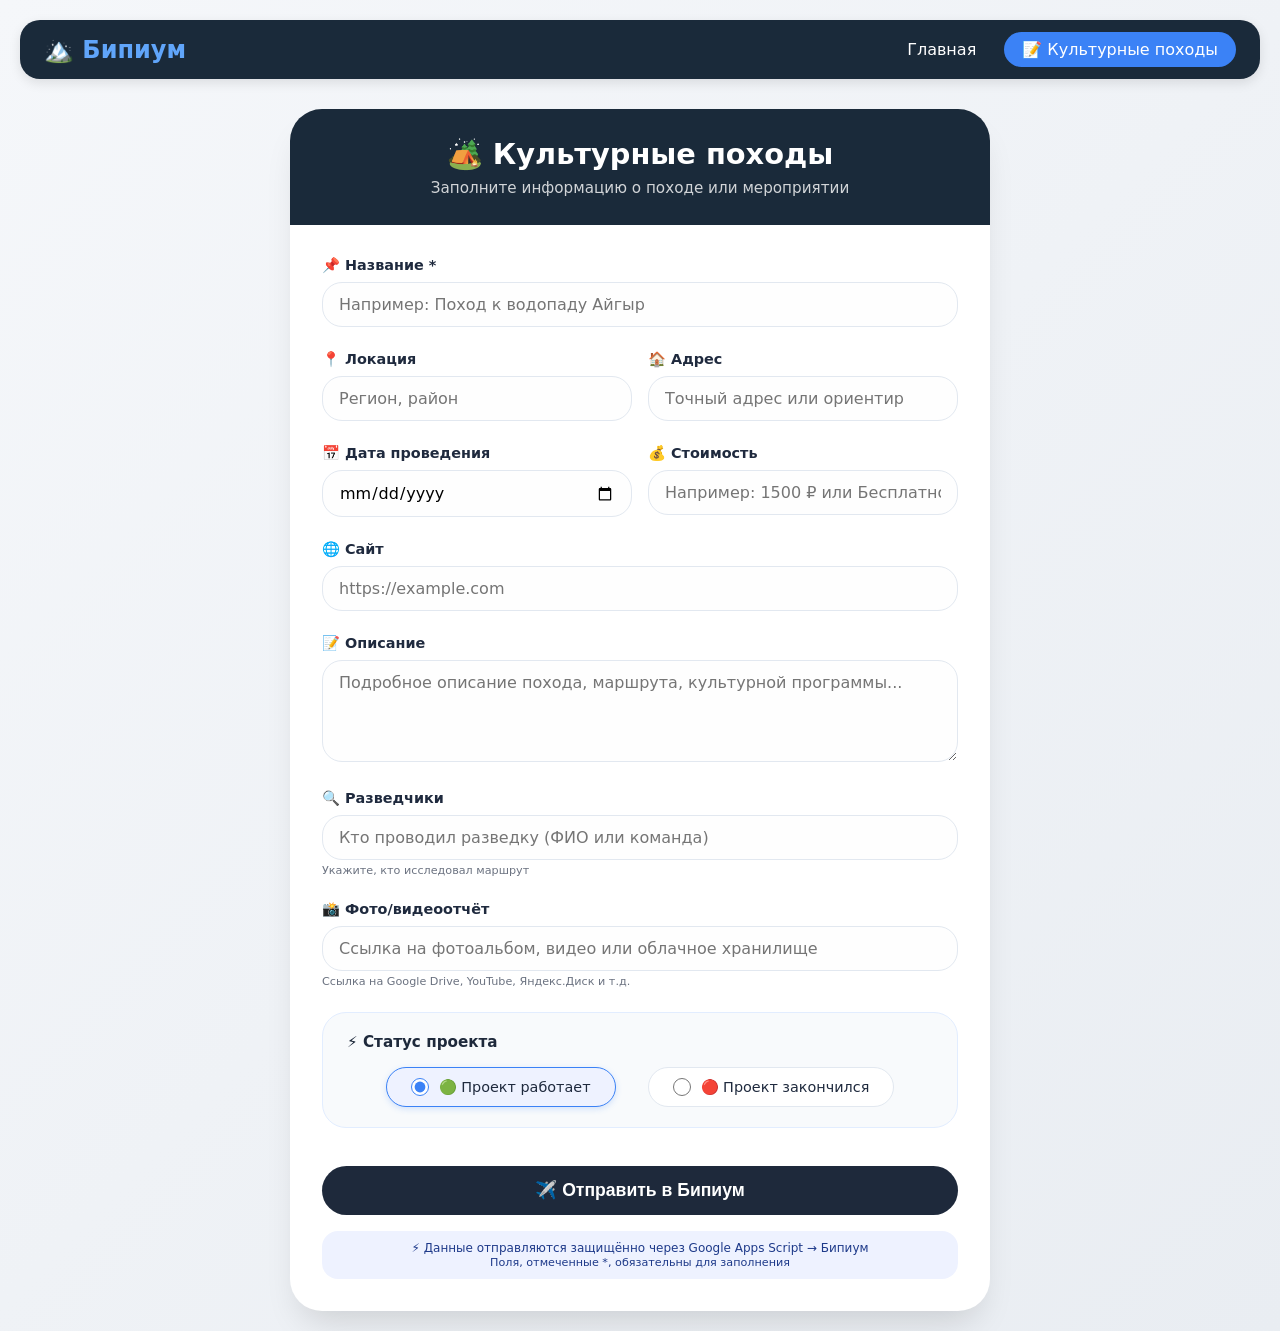
==== bipium_hiking.html @ 2403077d "Update bipium_hiking.html" ====
<!DOCTYPE html>
<html lang="ru">
<head>
    <meta charset="UTF-8">
    <meta name="viewport" content="width=device-width, initial-scale=1.0, user-scalable=yes">
    <title>Культурные походы — Бипиум</title>
    <link rel="stylesheet" href="style.css">
    <style>
        /* Дополнительные стили для этой страницы */
        .field-group input, .field-group textarea {
            width: 100%;
        }
        .field-row {
            display: grid;
            grid-template-columns: 1fr 1fr;
            gap: 16px;
        }
        @media (max-width: 600px) {
            .field-row {
                grid-template-columns: 1fr;
            }
        }
        .cost-field {
            font-size: 1rem;
        }
        .help-text {
            font-size: 0.7rem;
            color: #6b7280;
            margin-top: 4px;
        }
    </style>
</head>
<body>

    <div class="header-nav">
        <a href="index.html" class="logo">🏔️ <span>Бипиум</span></a>
        <div class="nav-links">
            <a href="index.html">Главная</a>
            <a href="bipium_hiking.html" class="active">📝 Культурные походы</a>
        </div>
    </div>

    <div class="container">
        <div class="page-header">
            <h1>🏕️ Культурные походы</h1>
            <p>Заполните информацию о походе или мероприятии</p>
        </div>
        <div class="content">
            
            <!-- Название -->
            <div class="field-group">
                <label>📌 Название *</label>
                <input type="text" id="title" placeholder="Например: Поход к водопаду Айгыр" required>
            </div>

            <!-- Локация и Адрес в две колонки -->
            <div class="field-row">
                <div class="field-group">
                    <label>📍 Локация</label>
                    <input type="text" id="location" placeholder="Регион, район">
                </div>
                <div class="field-group">
                    <label>🏠 Адрес</label>
                    <input type="text" id="address" placeholder="Точный адрес или ориентир">
                </div>
            </div>

            <!-- Дата проведения и Стоимость -->
            <div class="field-row">
                <div class="field-group">
                    <label>📅 Дата проведения</label>
                    <input type="date" id="date">
                </div>
                <div class="field-group">
                    <label>💰 Стоимость</label>
                    <input type="text" id="cost" placeholder="Например: 1500 ₽ или Бесплатно">
                </div>
            </div>

            <!-- Сайт -->
            <div class="field-group">
                <label>🌐 Сайт</label>
                <input type="url" id="website" placeholder="https://example.com">
            </div>

            <!-- Описание -->
            <div class="field-group">
                <label>📝 Описание</label>
                <textarea id="description" rows="4" placeholder="Подробное описание похода, маршрута, культурной программы..."></textarea>
            </div>

            <!-- Разведчики -->
            <div class="field-group">
                <label>🔍 Разведчики</label>
                <input type="text" id="scouts" placeholder="Кто проводил разведку (ФИО или команда)">
                <div class="help-text">Укажите, кто исследовал маршрут</div>
            </div>

            <!-- Фото/видеоотчёт -->
            <div class="field-group">
                <label>📸 Фото/видеоотчёт</label>
                <input type="text" id="media" placeholder="Ссылка на фотоальбом, видео или облачное хранилище">
                <div class="help-text">Ссылка на Google Drive, YouTube, Яндекс.Диск и т.д.</div>
            </div>

            <!-- Статусное поле -->
            <div class="status-group">
                <label>⚡ Статус проекта</label>
                <div class="status-option">
                    <label>
                        <input type="radio" name="status" value="Проект работает" checked> 🟢 Проект работает
                    </label>
                    <label>
                        <input type="radio" name="status" value="Проект закончился"> 🔴 Проект закончился
                    </label>
                </div>
            </div>

            <button type="button" id="submitBtn">✈️ Отправить в Бипиум</button>

            <div id="resultMessage" class="message" style="display: none;"></div>
            <div class="info">
                ⚡ Данные отправляются защищённо через Google Apps Script → Бипиум<br>
                <span style="font-size: 0.7rem;">Поля, отмеченные *, обязательны для заполнения</span>
            </div>
        </div>
    </div>

    <script>
        // ========== ВАШ URL ОТ GOOGLE APPS SCRIPT ==========
        const WEBHOOK_URL = "https://script.google.com/macros/s/AKfycbwlC_Dw08KQu7wKnl3so8G6E3Zd77MeSOX5ag3xpgWrak3iHxUpZbu8zCmMYoNqhFdm/exec";
        
        const submitBtn = document.getElementById("submitBtn");
        const resultDiv = document.getElementById("resultMessage");
        
        function showMessage(text, type) {
            resultDiv.style.display = "block";
            resultDiv.textContent = text;
            resultDiv.className = `message ${type}`;
            setTimeout(() => {
                resultDiv.style.display = "none";
            }, 5000);
        }
        
        async function sendToWebhook(payload) {
            try {
                const response = await fetch(WEBHOOK_URL, {
                    method: "POST",
                    mode: "no-cors",
                    headers: {
                        "Content-Type": "application/json",
                    },
                    body: JSON.stringify(payload),
                });
                
                showMessage("✅ Отправлено! Данные переданы в Бипиум.", "success");
                return true;
                
            } catch (error) {
                console.error("Ошибка:", error);
                showMessage("⚠️ Ошибка при отправке. Попробуйте ещё раз.", "error");
                return false;
            }
        }
        
        submitBtn.addEventListener("click", async () => {
            // Собираем все поля
            const title = document.getElementById("title").value.trim();
            const location = document.getElementById("location").value.trim();
            const address = document.getElementById("address").value.trim();
            const date = document.getElementById("date").value;
            const cost = document.getElementById("cost").value.trim();
            const website = document.getElementById("website").value.trim();
            const description = document.getElementById("description").value.trim();
            const scouts = document.getElementById("scouts").value.trim();
            const media = document.getElementById("media").value.trim();
            
            let selectedStatus = "";
            const radioStatus = document.querySelectorAll('input[name="status"]');
            for (const radio of radioStatus) {
                if (radio.checked) {
                    // Преобразуем текст статуса в 1 или 2
                    if (radio.value === "Проект работает") {
                        selectedStatus = "1";
                    } else if (radio.value === "Проект закончился") {
                        selectedStatus = "2";
                    } else {
                        selectedStatus = radio.value; // на всякий случай
                    }
                    break;
                }
            }
            
            // Проверка обязательного поля
            if (!title) {
                showMessage("Пожалуйста, заполните название похода", "error");
                return;
            }
            
            // Формируем payload для отправки
            const payload = {
                timestamp: new Date().toISOString(),
                title: title,
                location: location || "",
                address: address || "",
                date: date || "",
                cost: cost || "",
                website: website || "",
                description: description || "",
                scouts: scouts || "",
                media: media || "",
                status: selectedStatus,
                source: "Бипиум_Культурные_походы"
            };
            
            const originalText = submitBtn.innerHTML;
            submitBtn.innerHTML = "⏳ Отправка...";
            submitBtn.disabled = true;
            
            await sendToWebhook(payload);
            
            submitBtn.innerHTML = originalText;
            submitBtn.disabled = false;
            
            // Очищаем форму после отправки (опционально)
            document.getElementById("title").value = "";
            document.getElementById("location").value = "";
            document.getElementById("address").value = "";
            document.getElementById("date").value = "";
            document.getElementById("cost").value = "";
            document.getElementById("website").value = "";
            document.getElementById("description").value = "";
            document.getElementById("scouts").value = "";
            document.getElementById("media").value = "";
            // Статус сбрасывается на первый вариант по умолчанию
            document.querySelector('input[name="status"][value="Проект работает"]').checked = true;
        });
    </script>

</body>
</html>
---- style.css ----
/* style.css - общие стили для всего сайта */ 

* {
    margin: 0;
    padding: 0;
    box-sizing: border-box;
}

body {
    font-family: system-ui, -apple-system, 'Segoe UI', Roboto, 'Helvetica Neue', sans-serif;
    background: linear-gradient(135deg, #f5f7fa 0%, #e9edf2 100%);
    min-height: 100vh;
    padding: 20px;
}

/* Шапка с навигацией */
.header-nav {
    background: #1a2a3a;
    border-radius: 20px;
    padding: 12px 24px;
    margin-bottom: 30px;
    display: flex;
    justify-content: space-between;
    align-items: center;
    flex-wrap: wrap;
    gap: 15px;
    box-shadow: 0 4px 12px rgba(0,0,0,0.1);
}

.logo {
    color: white;
    font-size: 1.5rem;
    font-weight: bold;
    text-decoration: none;
}

.logo span {
    color: #60a5fa;
}

.nav-links {
    display: flex;
    gap: 10px;
    flex-wrap: wrap;
}

.nav-links a {
    color: white;
    text-decoration: none;
    padding: 8px 18px;
    border-radius: 30px;
    transition: all 0.2s;
    font-weight: 500;
}

.nav-links a:hover {
    background: #2d4a6e;
    transform: translateY(-2px);
}

.nav-links a.active {
    background: #3b82f6;
}

/* Контейнер для контента */
.container {
    max-width: 700px;
    margin: 0 auto;
    background: white;
    border-radius: 32px;
    box-shadow: 0 20px 35px -12px rgba(0, 0, 0, 0.15);
    overflow: hidden;
}

/* Заголовок страницы */
.page-header {
    background: #1a2a3a;
    color: white;
    padding: 28px 32px;
    text-align: center;
}

.page-header h1 {
    font-size: 1.8rem;
    font-weight: 600;
}

.page-header p {
    margin-top: 8px;
    opacity: 0.8;
    font-size: 0.95rem;
}

/* Контентная часть */
.content {
    padding: 32px;
}

/* Стили для формы */
.field-group {
    margin-bottom: 24px;
}

label {
    display: block;
    font-weight: 600;
    margin-bottom: 8px;
    color: #1f2a3e;
    font-size: 0.9rem;
}

input, textarea {
    width: 100%;
    padding: 12px 16px;
    font-size: 1rem;
    border: 1.5px solid #e2e8f0;
    border-radius: 20px;
    background: #fefefe;
    transition: all 0.2s;
    font-family: inherit;
}

input:focus, textarea:focus {
    outline: none;
    border-color: #3b82f6;
    box-shadow: 0 0 0 3px rgba(59,130,246,0.2);
}

textarea {
    resize: vertical;
    min-height: 80px;
}

/* Улучшенные стили для статусов */
.status-group {
    background: #f8fafc;
    padding: 20px 24px;
    border-radius: 24px;
    margin-bottom: 28px;
    border: 1px solid #e2edff;
}

.status-group > label {
    margin-bottom: 16px;
    font-weight: 600;
    font-size: 0.95rem;
    color: #1e293b;
    display: block;
}

.status-option {
    display: flex;
    gap: 32px;
    flex-wrap: wrap;
    justify-content: center;
}

.status-option label {
    display: inline-flex;
    align-items: center;
    gap: 10px;
    background: white;
    padding: 10px 24px;
    border-radius: 50px;
    border: 1.5px solid #e2e8f0;
    font-weight: 500;
    cursor: pointer;
    transition: all 0.2s ease;
    margin: 0;
}

.status-option label:hover {
    border-color: #3b82f6;
    background: #f1f5f9;
}

.status-option input[type="radio"] {
    width: 18px;
    height: 18px;
    margin: 0;
    accent-color: #3b82f6;
    cursor: pointer;
}

.status-option label:has(input:checked) {
    border-color: #3b82f6;
    background: #eef2ff;
    box-shadow: 0 2px 6px rgba(59, 130, 246, 0.2);
}

input[type="radio"] {
    width: auto;
    margin-right: 4px;
    accent-color: #3b82f6;
}

button {
    width: 100%;
    background: #1e293b;
    color: white;
    border: none;
    padding: 14px;
    font-size: 1.1rem;
    font-weight: 600;
    border-radius: 40px;
    cursor: pointer;
    transition: all 0.2s;
    margin-top: 10px;
}

button:hover {
    background: #0f172a;
    transform: scale(0.98);
}

button:disabled {
    opacity: 0.6;
    cursor: not-allowed;
}

.message {
    margin-top: 20px;
    padding: 12px;
    border-radius: 28px;
    text-align: center;
    font-size: 0.9rem;
    font-weight: 500;
}

.success {
    background: #dcfce7;
    color: #15803d;
    border-left: 4px solid #22c55e;
}

.error {
    background: #fee2e2;
    color: #b91c1c;
    border-left: 4px solid #ef4444;
}

.info {
    background: #eef2ff;
    color: #1e3a8a;
    font-size: 0.75rem;
    margin-top: 16px;
    text-align: center;
    padding: 10px;
    border-radius: 16px;
}

/* Стили для главной страницы */
.welcome-text {
    font-size: 1.1rem;
    line-height: 1.6;
    color: #334155;
    margin-bottom: 20px;
}

.feature-list {
    list-style: none;
    margin-top: 20px;
}

.feature-list li {
    padding: 10px 0;
    border-bottom: 1px solid #e2e8f0;
    display: flex;
    align-items: center;
    gap: 12px;
}

.feature-list li:before {
    content: "✓";
    color: #22c55e;
    font-weight: bold;
    font-size: 1.2rem;
}

.button-link {
    display: inline-block;
    background: #3b82f6;
    color: white;
    text-decoration: none;
    padding: 12px 28px;
    border-radius: 40px;
    font-weight: 600;
    margin-top: 20px;
    transition: all 0.2s;
}

.button-link:hover {
    background: #2563eb;
    transform: translateY(-2px);
}

/* Адаптивность */
@media (max-width: 600px) {
    .header-nav {
        flex-direction: column;
        text-align: center;
    }
    
    .content {
        padding: 24px;
    }
    
    .page-header h1 {
        font-size: 1.5rem;
    }
}
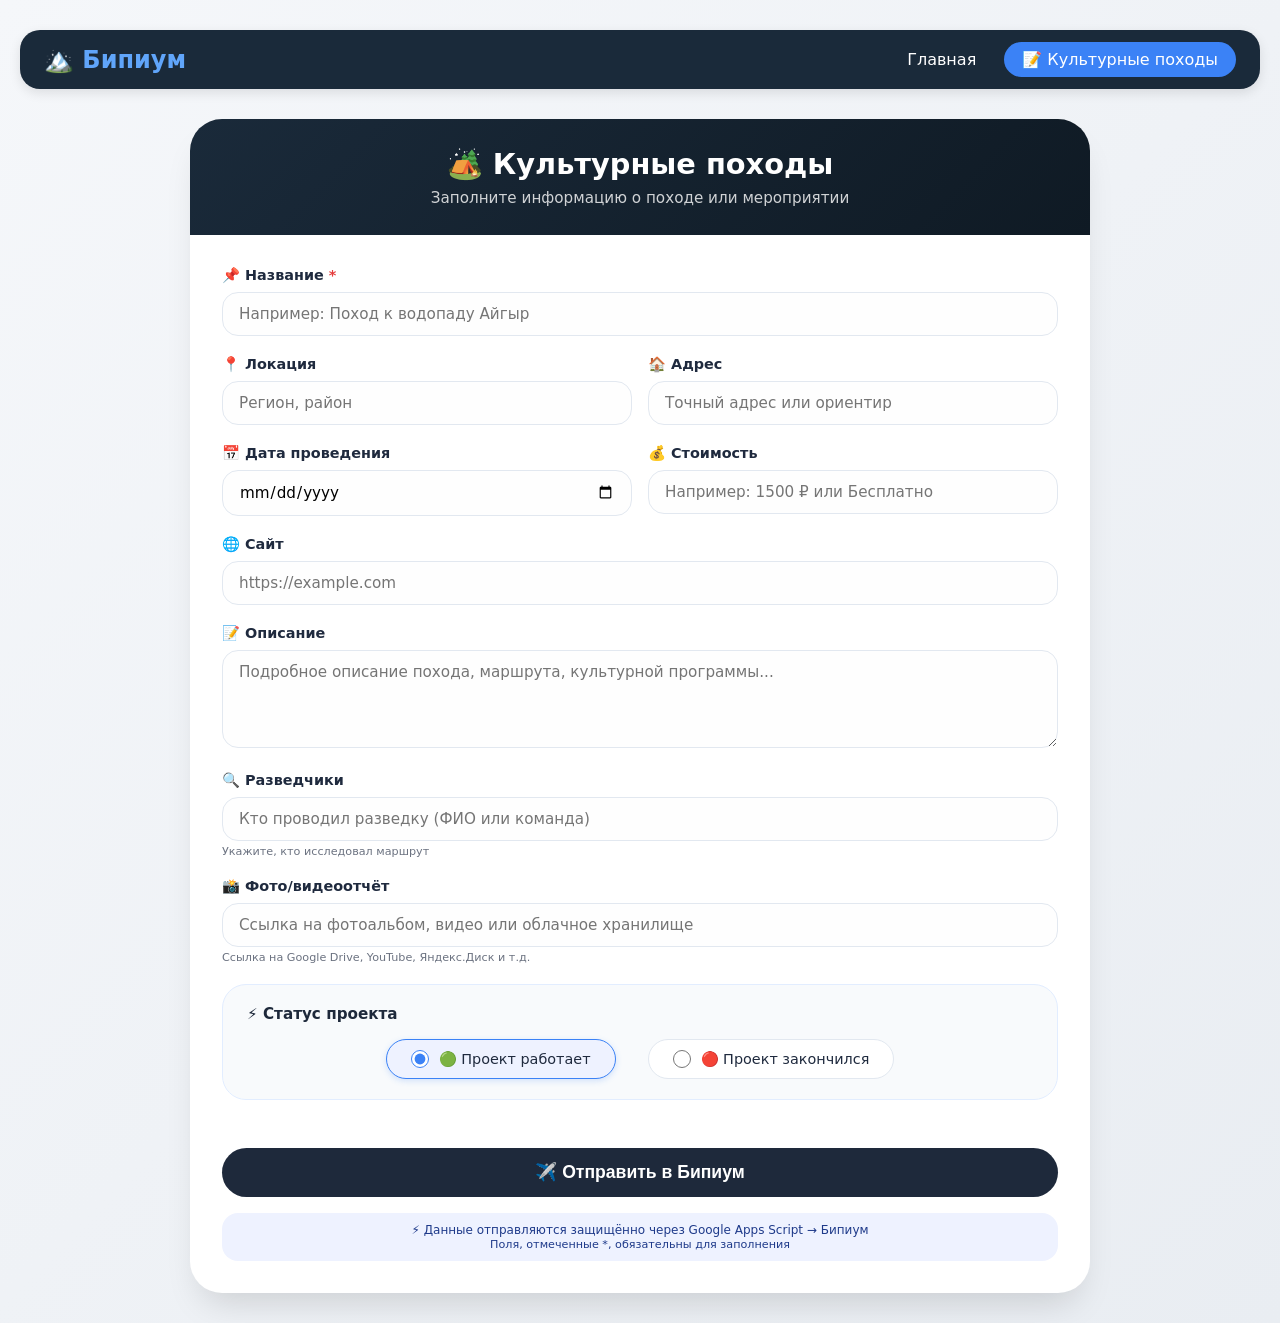
==== commit 01bfb5a0: "Update bipium_hiking.html Исправили кнопку отправки" ====
--- a/bipium_hiking.html
+++ b/bipium_hiking.html
@@ -49,7 +49,7 @@
             
             <!-- Название -->
             <div class="field-group">
-                <label>📌 Название *</label>
+                <label>📌 Название <span style="color: #e53e3e;">*</span></label>
                 <input type="text" id="title" placeholder="Например: Поход к водопаду Айгыр" required>
             </div>
 
@@ -108,15 +108,15 @@
                 <label>⚡ Статус проекта</label>
                 <div class="status-option">
                     <label>
-                        <input type="radio" name="status" value="Проект работает" checked> 🟢 Проект работает
+                        <input type="radio" name="status" value="1" checked> 🟢 Проект работает
                     </label>
                     <label>
-                        <input type="radio" name="status" value="Проект закончился"> 🔴 Проект закончился
+                        <input type="radio" name="status" value="2"> 🔴 Проект закончился
                     </label>
                 </div>
             </div>
 
-            <button type="button" id="submitBtn">✈️ Отправить в Бипиум</button>
+            <button type="button" id="submitBtn" class="submit-btn">✈️ Отправить в Бипиум</button>
 
             <div id="resultMessage" class="message" style="display: none;"></div>
             <div class="info">
@@ -128,7 +128,7 @@
 
     <script>
         // ========== ВАШ URL ОТ GOOGLE APPS SCRIPT ==========
-        const WEBHOOK_URL = "https://script.google.com/macros/s/AKfycbwlC_Dw08KQu7wKnl3so8G6E3Zd77MeSOX5ag3xpgWrak3iHxUpZbu8zCmMYoNqhFdm/exec";
+        const WEBHOOK_URL = "https://script.google.com/macros/s/AKfycbyZmsQBeXt1YuhbmxpE96w6ZJKyhz8sZjqUViWsSQW-VEaghs-HO7-o92Vorxd9PByIcA/exec";
         
         const submitBtn = document.getElementById("submitBtn");
         const resultDiv = document.getElementById("resultMessage");
@@ -179,14 +179,7 @@
             const radioStatus = document.querySelectorAll('input[name="status"]');
             for (const radio of radioStatus) {
                 if (radio.checked) {
-                    // Преобразуем текст статуса в 1 или 2
-                    if (radio.value === "Проект работает") {
-                        selectedStatus = "1";
-                    } else if (radio.value === "Проект закончился") {
-                        selectedStatus = "2";
-                    } else {
-                        selectedStatus = radio.value; // на всякий случай
-                    }
+                    selectedStatus = radio.value;
                     break;
                 }
             }
--- a/style.css
+++ b/style.css
@@ -1,4 +1,4 @@
-/* style.css - общие стили для всего сайта */ 
+/* style.css - общие стили для всего сайта */
 
 * {
     margin: 0;
@@ -10,7 +10,7 @@
     font-family: system-ui, -apple-system, 'Segoe UI', Roboto, 'Helvetica Neue', sans-serif;
     background: linear-gradient(135deg, #f5f7fa 0%, #e9edf2 100%);
     min-height: 100vh;
-    padding: 20px;
+    padding: 30px 20px;
 }
 
 /* Шапка с навигацией */
@@ -62,9 +62,9 @@
     background: #3b82f6;
 }
 
-/* Контейнер для контента */
+/* Контейнер для контента (общий) */
 .container {
-    max-width: 700px;
+    max-width: 900px;
     margin: 0 auto;
     background: white;
     border-radius: 32px;
@@ -72,9 +72,14 @@
     overflow: hidden;
 }
 
+/* Для главной страницы — контейнер может быть уже */
+.container-narrow {
+    max-width: 700px;
+}
+
 /* Заголовок страницы */
 .page-header {
-    background: #1a2a3a;
+    background: linear-gradient(135deg, #1a2a3a 0%, #0f1a24 100%);
     color: white;
     padding: 28px 32px;
     text-align: center;
@@ -96,9 +101,80 @@
     padding: 32px;
 }
 
-/* Стили для формы */
+/* ========== СТИЛИ ДЛЯ ГЛАВНОЙ СТРАНИЦЫ ========== */
+.welcome-text {
+    font-size: 1.1rem;
+    line-height: 1.6;
+    color: #334155;
+    margin-bottom: 20px;
+}
+
+.feature-list {
+    list-style: none;
+    margin-top: 20px;
+}
+
+.feature-list li {
+    padding: 10px 0;
+    border-bottom: 1px solid #e2e8f0;
+    display: flex;
+    align-items: center;
+    gap: 12px;
+}
+
+.feature-list li:before {
+    content: "✓";
+    color: #22c55e;
+    font-weight: bold;
+    font-size: 1.2rem;
+}
+
+/* ========== КНОПКИ ========== */
+.button-link {
+    display: inline-block;
+    background: #3b82f6;
+    color: white;
+    text-decoration: none;
+    padding: 12px 28px;
+    border-radius: 40px;
+    font-weight: 600;
+    margin-top: 20px;
+    transition: all 0.2s;
+    border: none;
+    cursor: pointer;
+    font-size: 1rem;
+    text-align: center;
+}
+
+.button-link:hover {
+    background: #2563eb;
+    transform: translateY(-2px);
+    color: white;
+    text-decoration: none;
+}
+
+.submit-button-main {
+    width: 100%;
+    background: #1e293b;
+    color: white;
+    border: none;
+    padding: 14px;
+    font-size: 1.1rem;
+    font-weight: 600;
+    border-radius: 40px;
+    cursor: pointer;
+    transition: all 0.2s;
+    margin-top: 10px;
+}
+
+.submit-button-main:hover {
+    background: #0f172a;
+    transform: scale(0.98);
+}
+
+/* ========== СТИЛИ ДЛЯ СТРАНИЦЫ ТЗ ========== */
 .field-group {
-    margin-bottom: 24px;
+    margin-bottom: 20px;
 }
 
 label {
@@ -109,18 +185,25 @@
     font-size: 0.9rem;
 }
 
-input, textarea {
+label .hint {
+    font-weight: normal;
+    color: #6c757d;
+    font-size: 0.8rem;
+    margin-left: 5px;
+}
+
+input, select, textarea {
     width: 100%;
     padding: 12px 16px;
-    font-size: 1rem;
+    font-size: 0.95rem;
     border: 1.5px solid #e2e8f0;
-    border-radius: 20px;
+    border-radius: 16px;
     background: #fefefe;
     transition: all 0.2s;
     font-family: inherit;
 }
 
-input:focus, textarea:focus {
+input:focus, select:focus, textarea:focus {
     outline: none;
     border-color: #3b82f6;
     box-shadow: 0 0 0 3px rgba(59,130,246,0.2);
@@ -131,7 +214,153 @@
     min-height: 80px;
 }
 
-/* Улучшенные стили для статусов */
+select {
+    cursor: pointer;
+    background: white;
+}
+
+.section-title {
+    font-size: 1.3rem;
+    font-weight: 600;
+    color: #1a2a3a;
+    margin: 24px 0 16px 0;
+    padding-bottom: 8px;
+    border-bottom: 2px solid #e2e8f0;
+}
+
+.section-title:first-of-type {
+    margin-top: 0;
+}
+
+.section-subtitle {
+    font-size: 1.1rem;
+    font-weight: 600;
+    color: #1a2a3a;
+    margin: 20px 0 16px 0;
+    padding-bottom: 6px;
+    border-bottom: 1.5px solid #e2e8f0;
+}
+
+.mode-switch {
+    background: #f8fafc;
+    padding: 20px;
+    border-radius: 24px;
+    margin: 20px 0 30px 0;
+    border: 1px solid #e2edff;
+}
+
+.mode-switch h3 {
+    margin-bottom: 15px;
+    color: #1a2a3a;
+    font-size: 1.1rem;
+}
+
+.mode-buttons {
+    display: flex;
+    gap: 20px;
+    flex-wrap: wrap;
+}
+
+.mode-btn {
+    flex: 1;
+    min-width: 180px;
+    padding: 12px 20px;
+    border: 2px solid #cbd5e1;
+    background: white;
+    border-radius: 40px;
+    font-size: 1rem;
+    font-weight: 600;
+    cursor: pointer;
+    transition: all 0.2s;
+    text-align: center;
+}
+
+.mode-btn.active {
+    background: #1e293b;
+    border-color: #1e293b;
+    color: white;
+}
+
+.mode-btn:hover:not(.active) {
+    border-color: #3b82f6;
+    background: #eff6ff;
+}
+
+.form-section {
+    display: none;
+    animation: fadeIn 0.3s ease;
+}
+
+.form-section.active-section {
+    display: block;
+}
+
+@keyframes fadeIn {
+    from { opacity: 0; transform: translateY(10px); }
+    to { opacity: 1; transform: translateY(0); }
+}
+
+.row-2 {
+    display: grid;
+    grid-template-columns: 1fr 1fr;
+    gap: 20px;
+}
+
+.submit-btn {
+    width: 100%;
+    background: #1e293b;
+    color: white;
+    border: none;
+    padding: 14px;
+    font-size: 1.1rem;
+    font-weight: 600;
+    border-radius: 40px;
+    cursor: pointer;
+    transition: all 0.2s;
+    margin-top: 20px;
+}
+
+.submit-btn:hover {
+    background: #0f172a;
+    transform: scale(0.98);
+}
+
+.submit-btn:disabled {
+    opacity: 0.6;
+    cursor: not-allowed;
+}
+
+.message {
+    margin-top: 20px;
+    padding: 12px;
+    border-radius: 28px;
+    text-align: center;
+    font-size: 0.9rem;
+    font-weight: 500;
+}
+
+.success {
+    background: #dcfce7;
+    color: #15803d;
+    border-left: 4px solid #22c55e;
+}
+
+.error {
+    background: #fee2e2;
+    color: #b91c1c;
+    border-left: 4px solid #ef4444;
+}
+
+.info {
+    background: #eef2ff;
+    color: #1e3a8a;
+    font-size: 0.75rem;
+    margin-top: 16px;
+    text-align: center;
+    padding: 10px;
+    border-radius: 16px;
+}
+
 .status-group {
     background: #f8fafc;
     padding: 20px 24px;
@@ -188,123 +417,29 @@
     box-shadow: 0 2px 6px rgba(59, 130, 246, 0.2);
 }
 
-input[type="radio"] {
-    width: auto;
-    margin-right: 4px;
-    accent-color: #3b82f6;
-}
-
-button {
-    width: 100%;
-    background: #1e293b;
-    color: white;
-    border: none;
-    padding: 14px;
-    font-size: 1.1rem;
-    font-weight: 600;
-    border-radius: 40px;
-    cursor: pointer;
-    transition: all 0.2s;
-    margin-top: 10px;
-}
-
-button:hover {
-    background: #0f172a;
-    transform: scale(0.98);
-}
-
-button:disabled {
-    opacity: 0.6;
-    cursor: not-allowed;
-}
-
-.message {
-    margin-top: 20px;
-    padding: 12px;
-    border-radius: 28px;
-    text-align: center;
-    font-size: 0.9rem;
-    font-weight: 500;
-}
-
-.success {
-    background: #dcfce7;
-    color: #15803d;
-    border-left: 4px solid #22c55e;
-}
-
-.error {
-    background: #fee2e2;
-    color: #b91c1c;
-    border-left: 4px solid #ef4444;
-}
-
-.info {
-    background: #eef2ff;
-    color: #1e3a8a;
-    font-size: 0.75rem;
-    margin-top: 16px;
-    text-align: center;
-    padding: 10px;
-    border-radius: 16px;
-}
-
-/* Стили для главной страницы */
-.welcome-text {
-    font-size: 1.1rem;
-    line-height: 1.6;
-    color: #334155;
-    margin-bottom: 20px;
-}
-
-.feature-list {
-    list-style: none;
-    margin-top: 20px;
-}
-
-.feature-list li {
-    padding: 10px 0;
-    border-bottom: 1px solid #e2e8f0;
-    display: flex;
-    align-items: center;
-    gap: 12px;
-}
-
-.feature-list li:before {
-    content: "✓";
-    color: #22c55e;
-    font-weight: bold;
-    font-size: 1.2rem;
-}
-
-.button-link {
-    display: inline-block;
-    background: #3b82f6;
-    color: white;
-    text-decoration: none;
-    padding: 12px 28px;
-    border-radius: 40px;
-    font-weight: 600;
-    margin-top: 20px;
-    transition: all 0.2s;
-}
-
-.button-link:hover {
-    background: #2563eb;
-    transform: translateY(-2px);
-}
-
 /* Адаптивность */
-@media (max-width: 600px) {
+@media (max-width: 640px) {
+    .content {
+        padding: 20px;
+    }
+    .row-2 {
+        grid-template-columns: 1fr;
+        gap: 15px;
+    }
+    .mode-buttons {
+        flex-direction: column;
+    }
+    .status-option {
+        gap: 12px;
+    }
+    .status-option label {
+        padding: 8px 18px;
+        font-size: 0.85rem;
+    }
     .header-nav {
         flex-direction: column;
         text-align: center;
     }
-    
-    .content {
-        padding: 24px;
-    }
-    
     .page-header h1 {
         font-size: 1.5rem;
     }
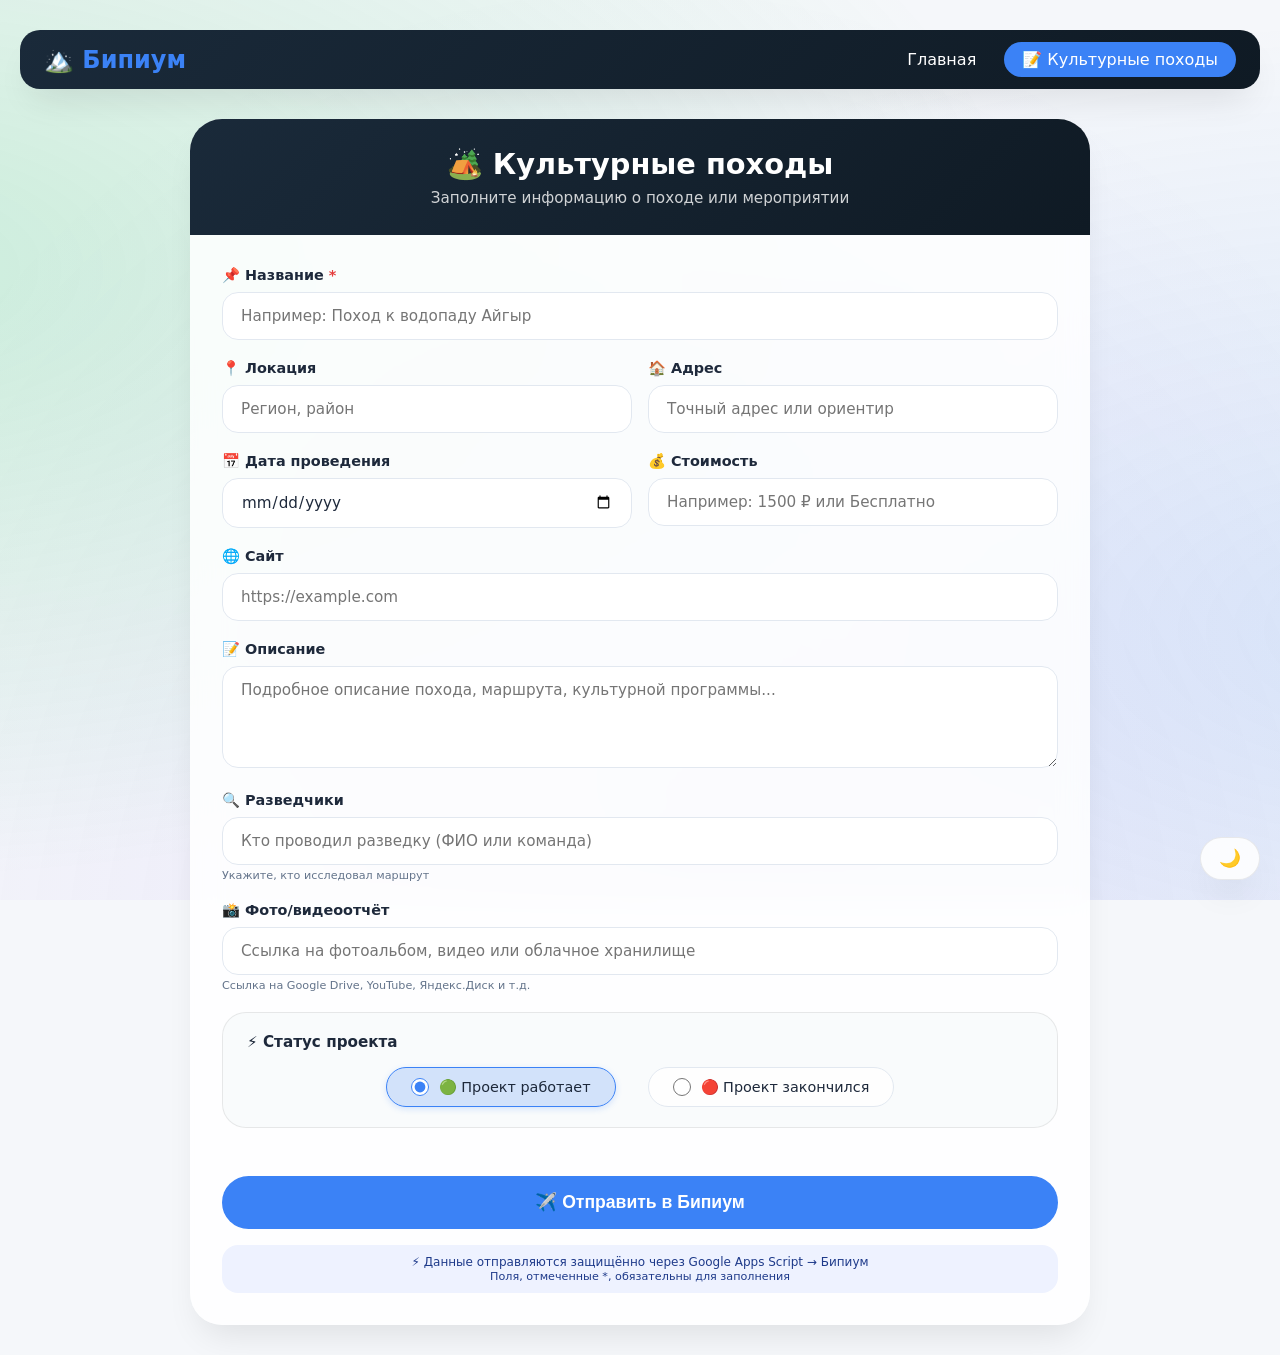
==== commit cebb97fe: "Update bipium_hiking.html Добавили плавную анимацию" ====
--- a/bipium_hiking.html
+++ b/bipium_hiking.html
@@ -7,228 +7,310 @@
     <link rel="stylesheet" href="style.css">
     <style>
         /* Дополнительные стили для этой страницы */
-        .field-group input, .field-group textarea {
-            width: 100%;
-        }
         .field-row {
             display: grid;
             grid-template-columns: 1fr 1fr;
             gap: 16px;
         }
+        .help-text {
+            font-size: 0.7rem;
+            color: var(--text-secondary);
+            margin-top: 4px;
+        }
         @media (max-width: 600px) {
             .field-row {
                 grid-template-columns: 1fr;
+                gap: 0;
             }
-        }
-        .cost-field {
-            font-size: 1rem;
-        }
-        .help-text {
-            font-size: 0.7rem;
-            color: #6b7280;
-            margin-top: 4px;
         }
     </style>
 </head>
 <body>
 
-    <div class="header-nav">
-        <a href="index.html" class="logo">🏔️ <span>Бипиум</span></a>
-        <div class="nav-links">
-            <a href="index.html">Главная</a>
-            <a href="bipium_hiking.html" class="active">📝 Культурные походы</a>
-        </div>
+<!-- Эффект северного сияния (фон) -->
+<div class="aurora-bg"></div>
+
+<!-- Кнопка переключения темы -->
+<button class="theme-toggle" id="themeToggle">🌙</button>
+
+<!-- Плавающие частицы -->
+<div class="particles" id="particles"></div>
+
+<div class="header-nav">
+    <a href="index.html" class="logo">🏔️ <span>Бипиум</span></a>
+    <div class="nav-links">
+        <a href="index.html">Главная</a>
+        <a href="bipium_hiking.html" class="active">📝 Культурные походы</a>
     </div>
-
-    <div class="container">
-        <div class="page-header">
-            <h1>🏕️ Культурные походы</h1>
-            <p>Заполните информацию о походе или мероприятии</p>
-        </div>
-        <div class="content">
+</div>
+
+<div class="container">
+    <div class="page-header">
+        <h1>🏕️ Культурные походы</h1>
+        <p>Заполните информацию о походе или мероприятии</p>
+    </div>
+    <div class="content">
+        
+        <!-- Название -->
+        <div class="field-group">
+            <label>📌 Название <span style="color: #e53e3e;">*</span></label>
+            <div class="input-wrapper">
+                <input type="text" id="title" placeholder="Например: Поход к водопаду Айгыр" required>
+                <div class="input-glow"></div>
+            </div>
+        </div>
+
+        <!-- Локация и Адрес в две колонки -->
+        <div class="field-row">
+            <div class="field-group">
+                <label>📍 Локация</label>
+                <div class="input-wrapper">
+                    <input type="text" id="location" placeholder="Регион, район">
+                    <div class="input-glow"></div>
+                </div>
+            </div>
+            <div class="field-group">
+                <label>🏠 Адрес</label>
+                <div class="input-wrapper">
+                    <input type="text" id="address" placeholder="Точный адрес или ориентир">
+                    <div class="input-glow"></div>
+                </div>
+            </div>
+        </div>
+
+        <!-- Дата проведения и Стоимость -->
+        <div class="field-row">
+            <div class="field-group">
+                <label>📅 Дата проведения</label>
+                <div class="input-wrapper">
+                    <input type="date" id="date">
+                    <div class="input-glow"></div>
+                </div>
+            </div>
+            <div class="field-group">
+                <label>💰 Стоимость</label>
+                <div class="input-wrapper">
+                    <input type="text" id="cost" placeholder="Например: 1500 ₽ или Бесплатно">
+                    <div class="input-glow"></div>
+                </div>
+            </div>
+        </div>
+
+        <!-- Сайт -->
+        <div class="field-group">
+            <label>🌐 Сайт</label>
+            <div class="input-wrapper">
+                <input type="url" id="website" placeholder="https://example.com">
+                <div class="input-glow"></div>
+            </div>
+        </div>
+
+        <!-- Описание -->
+        <div class="field-group">
+            <label>📝 Описание</label>
+            <div class="input-wrapper">
+                <textarea id="description" rows="4" placeholder="Подробное описание похода, маршрута, культурной программы..."></textarea>
+                <div class="input-glow"></div>
+            </div>
+        </div>
+
+        <!-- Разведчики -->
+        <div class="field-group">
+            <label>🔍 Разведчики</label>
+            <div class="input-wrapper">
+                <input type="text" id="scouts" placeholder="Кто проводил разведку (ФИО или команда)">
+                <div class="input-glow"></div>
+            </div>
+            <div class="help-text">Укажите, кто исследовал маршрут</div>
+        </div>
+
+        <!-- Фото/видеоотчёт -->
+        <div class="field-group">
+            <label>📸 Фото/видеоотчёт</label>
+            <div class="input-wrapper">
+                <input type="text" id="media" placeholder="Ссылка на фотоальбом, видео или облачное хранилище">
+                <div class="input-glow"></div>
+            </div>
+            <div class="help-text">Ссылка на Google Drive, YouTube, Яндекс.Диск и т.д.</div>
+        </div>
+
+        <!-- Статусное поле -->
+        <div class="status-group">
+            <label>⚡ Статус проекта</label>
+            <div class="status-option">
+                <label>
+                    <input type="radio" name="status" value="1" checked> 🟢 Проект работает
+                </label>
+                <label>
+                    <input type="radio" name="status" value="2"> 🔴 Проект закончился
+                </label>
+            </div>
+        </div>
+
+        <button type="button" id="submitBtn" class="submit-btn">✈️ Отправить в Бипиум</button>
+
+        <div id="resultMessage" class="message" style="display: none;"></div>
+        <div class="info">
+            ⚡ Данные отправляются защищённо через Google Apps Script → Бипиум<br>
+            <span style="font-size: 0.7rem;">Поля, отмеченные *, обязательны для заполнения</span>
+        </div>
+    </div>
+</div>
+
+<script>
+    // ========== ТЕМА (светлая/тёмная) ==========
+    function toggleTheme() {
+        const html = document.documentElement;
+        const currentTheme = html.getAttribute('data-theme');
+        const btn = document.getElementById('themeToggle');
+        
+        if (currentTheme === 'dark') {
+            html.removeAttribute('data-theme');
+            btn.innerHTML = '🌙';
+            localStorage.setItem('theme', 'light');
+        } else {
+            html.setAttribute('data-theme', 'dark');
+            btn.innerHTML = '☀️';
+            localStorage.setItem('theme', 'dark');
+        }
+    }
+
+    // Загрузка сохранённой темы
+    const savedTheme = localStorage.getItem('theme');
+    if (savedTheme === 'dark') {
+        document.documentElement.setAttribute('data-theme', 'dark');
+        const btn = document.getElementById('themeToggle');
+        if (btn) btn.innerHTML = '☀️';
+    }
+
+    document.getElementById('themeToggle')?.addEventListener('click', toggleTheme);
+
+    // ========== ПЛАВАЮЩИЕ ЧАСТИЦЫ ==========
+    (function createParticles() {
+        const container = document.getElementById('particles');
+        if (!container) return;
+        const colors = [
+            'rgba(34,197,94,0.4)',
+            'rgba(59,130,246,0.3)',
+            'rgba(139,92,246,0.3)',
+            'rgba(234,179,8,0.2)'
+        ];
+        for (let i = 0; i < 30; i++) {
+            const p = document.createElement('div');
+            p.className = 'particle';
+            const size = Math.random() * 4 + 2;
+            p.style.width = size + 'px';
+            p.style.height = size + 'px';
+            p.style.left = Math.random() * 100 + '%';
+            p.style.background = colors[Math.floor(Math.random() * colors.length)];
+            p.style.animationDuration = (Math.random() * 15 + 10) + 's';
+            p.style.animationDelay = (Math.random() * 10) + 's';
+            container.appendChild(p);
+        }
+    })();
+
+    // ========== ВАШ URL ОТ GOOGLE APPS SCRIPT ==========
+    const WEBHOOK_URL = "https://script.google.com/macros/s/AKfycbyZmsQBeXt1YuhbmxpE96w6ZJKyhz8sZjqUViWsSQW-VEaghs-HO7-o92Vorxd9PByIcA/exec";
+    
+    const submitBtn = document.getElementById("submitBtn");
+    const resultDiv = document.getElementById("resultMessage");
+    
+    function showMessage(text, type) {
+        resultDiv.style.display = "block";
+        resultDiv.textContent = text;
+        resultDiv.className = `message ${type}`;
+        setTimeout(() => {
+            resultDiv.style.display = "none";
+        }, 5000);
+    }
+    
+    async function sendToWebhook(payload) {
+        try {
+            const response = await fetch(WEBHOOK_URL, {
+                method: "POST",
+                mode: "no-cors",
+                headers: {
+                    "Content-Type": "application/json",
+                },
+                body: JSON.stringify(payload),
+            });
             
-            <!-- Название -->
-            <div class="field-group">
-                <label>📌 Название <span style="color: #e53e3e;">*</span></label>
-                <input type="text" id="title" placeholder="Например: Поход к водопаду Айгыр" required>
-            </div>
-
-            <!-- Локация и Адрес в две колонки -->
-            <div class="field-row">
-                <div class="field-group">
-                    <label>📍 Локация</label>
-                    <input type="text" id="location" placeholder="Регион, район">
-                </div>
-                <div class="field-group">
-                    <label>🏠 Адрес</label>
-                    <input type="text" id="address" placeholder="Точный адрес или ориентир">
-                </div>
-            </div>
-
-            <!-- Дата проведения и Стоимость -->
-            <div class="field-row">
-                <div class="field-group">
-                    <label>📅 Дата проведения</label>
-                    <input type="date" id="date">
-                </div>
-                <div class="field-group">
-                    <label>💰 Стоимость</label>
-                    <input type="text" id="cost" placeholder="Например: 1500 ₽ или Бесплатно">
-                </div>
-            </div>
-
-            <!-- Сайт -->
-            <div class="field-group">
-                <label>🌐 Сайт</label>
-                <input type="url" id="website" placeholder="https://example.com">
-            </div>
-
-            <!-- Описание -->
-            <div class="field-group">
-                <label>📝 Описание</label>
-                <textarea id="description" rows="4" placeholder="Подробное описание похода, маршрута, культурной программы..."></textarea>
-            </div>
-
-            <!-- Разведчики -->
-            <div class="field-group">
-                <label>🔍 Разведчики</label>
-                <input type="text" id="scouts" placeholder="Кто проводил разведку (ФИО или команда)">
-                <div class="help-text">Укажите, кто исследовал маршрут</div>
-            </div>
-
-            <!-- Фото/видеоотчёт -->
-            <div class="field-group">
-                <label>📸 Фото/видеоотчёт</label>
-                <input type="text" id="media" placeholder="Ссылка на фотоальбом, видео или облачное хранилище">
-                <div class="help-text">Ссылка на Google Drive, YouTube, Яндекс.Диск и т.д.</div>
-            </div>
-
-            <!-- Статусное поле -->
-            <div class="status-group">
-                <label>⚡ Статус проекта</label>
-                <div class="status-option">
-                    <label>
-                        <input type="radio" name="status" value="1" checked> 🟢 Проект работает
-                    </label>
-                    <label>
-                        <input type="radio" name="status" value="2"> 🔴 Проект закончился
-                    </label>
-                </div>
-            </div>
-
-            <button type="button" id="submitBtn" class="submit-btn">✈️ Отправить в Бипиум</button>
-
-            <div id="resultMessage" class="message" style="display: none;"></div>
-            <div class="info">
-                ⚡ Данные отправляются защищённо через Google Apps Script → Бипиум<br>
-                <span style="font-size: 0.7rem;">Поля, отмеченные *, обязательны для заполнения</span>
-            </div>
-        </div>
-    </div>
-
-    <script>
-        // ========== ВАШ URL ОТ GOOGLE APPS SCRIPT ==========
-        const WEBHOOK_URL = "https://script.google.com/macros/s/AKfycbyZmsQBeXt1YuhbmxpE96w6ZJKyhz8sZjqUViWsSQW-VEaghs-HO7-o92Vorxd9PByIcA/exec";
-        
-        const submitBtn = document.getElementById("submitBtn");
-        const resultDiv = document.getElementById("resultMessage");
-        
-        function showMessage(text, type) {
-            resultDiv.style.display = "block";
-            resultDiv.textContent = text;
-            resultDiv.className = `message ${type}`;
-            setTimeout(() => {
-                resultDiv.style.display = "none";
-            }, 5000);
-        }
-        
-        async function sendToWebhook(payload) {
-            try {
-                const response = await fetch(WEBHOOK_URL, {
-                    method: "POST",
-                    mode: "no-cors",
-                    headers: {
-                        "Content-Type": "application/json",
-                    },
-                    body: JSON.stringify(payload),
-                });
-                
-                showMessage("✅ Отправлено! Данные переданы в Бипиум.", "success");
-                return true;
-                
-            } catch (error) {
-                console.error("Ошибка:", error);
-                showMessage("⚠️ Ошибка при отправке. Попробуйте ещё раз.", "error");
-                return false;
+            showMessage("✅ Отправлено! Данные переданы в Бипиум.", "success");
+            return true;
+            
+        } catch (error) {
+            console.error("Ошибка:", error);
+            showMessage("⚠️ Ошибка при отправке. Попробуйте ещё раз.", "error");
+            return false;
+        }
+    }
+    
+    submitBtn.addEventListener("click", async () => {
+        // Собираем все поля
+        const title = document.getElementById("title").value.trim();
+        const location = document.getElementById("location").value.trim();
+        const address = document.getElementById("address").value.trim();
+        const date = document.getElementById("date").value;
+        const cost = document.getElementById("cost").value.trim();
+        const website = document.getElementById("website").value.trim();
+        const description = document.getElementById("description").value.trim();
+        const scouts = document.getElementById("scouts").value.trim();
+        const media = document.getElementById("media").value.trim();
+        
+        let selectedStatus = "";
+        const radioStatus = document.querySelectorAll('input[name="status"]');
+        for (const radio of radioStatus) {
+            if (radio.checked) {
+                selectedStatus = radio.value;
+                break;
             }
         }
         
-        submitBtn.addEventListener("click", async () => {
-            // Собираем все поля
-            const title = document.getElementById("title").value.trim();
-            const location = document.getElementById("location").value.trim();
-            const address = document.getElementById("address").value.trim();
-            const date = document.getElementById("date").value;
-            const cost = document.getElementById("cost").value.trim();
-            const website = document.getElementById("website").value.trim();
-            const description = document.getElementById("description").value.trim();
-            const scouts = document.getElementById("scouts").value.trim();
-            const media = document.getElementById("media").value.trim();
-            
-            let selectedStatus = "";
-            const radioStatus = document.querySelectorAll('input[name="status"]');
-            for (const radio of radioStatus) {
-                if (radio.checked) {
-                    selectedStatus = radio.value;
-                    break;
-                }
-            }
-            
-            // Проверка обязательного поля
-            if (!title) {
-                showMessage("Пожалуйста, заполните название похода", "error");
-                return;
-            }
-            
-            // Формируем payload для отправки
-            const payload = {
-                timestamp: new Date().toISOString(),
-                title: title,
-                location: location || "",
-                address: address || "",
-                date: date || "",
-                cost: cost || "",
-                website: website || "",
-                description: description || "",
-                scouts: scouts || "",
-                media: media || "",
-                status: selectedStatus,
-                source: "Бипиум_Культурные_походы"
-            };
-            
-            const originalText = submitBtn.innerHTML;
-            submitBtn.innerHTML = "⏳ Отправка...";
-            submitBtn.disabled = true;
-            
-            await sendToWebhook(payload);
-            
-            submitBtn.innerHTML = originalText;
-            submitBtn.disabled = false;
-            
-            // Очищаем форму после отправки (опционально)
-            document.getElementById("title").value = "";
-            document.getElementById("location").value = "";
-            document.getElementById("address").value = "";
-            document.getElementById("date").value = "";
-            document.getElementById("cost").value = "";
-            document.getElementById("website").value = "";
-            document.getElementById("description").value = "";
-            document.getElementById("scouts").value = "";
-            document.getElementById("media").value = "";
-            // Статус сбрасывается на первый вариант по умолчанию
-            document.querySelector('input[name="status"][value="Проект работает"]').checked = true;
-        });
-    </script>
+        // Проверка обязательного поля
+        if (!title) {
+            showMessage("Пожалуйста, заполните название похода", "error");
+            return;
+        }
+        
+        // Формируем payload для отправки
+        const payload = {
+            timestamp: new Date().toISOString(),
+            title: title,
+            location: location || "",
+            address: address || "",
+            date: date || "",
+            cost: cost || "",
+            website: website || "",
+            description: description || "",
+            scouts: scouts || "",
+            media: media || "",
+            status: selectedStatus,
+            source: "Бипиум_Культурные_походы"
+        };
+        
+        const originalText = submitBtn.innerHTML;
+        submitBtn.innerHTML = "⏳ Отправка...";
+        submitBtn.disabled = true;
+        
+        await sendToWebhook(payload);
+        
+        submitBtn.innerHTML = originalText;
+        submitBtn.disabled = false;
+        
+        // Очищаем форму после отправки
+        document.getElementById("title").value = "";
+        document.getElementById("location").value = "";
+        document.getElementById("address").value = "";
+        document.getElementById("date").value = "";
+        document.getElementById("cost").value = "";
+        document.getElementById("website").value = "";
+        document.getElementById("description").value = "";
+        document.getElementById("scouts").value = "";
+        document.getElementById("media").value = "";
+        // Статус сбрасывается на первый вариант по умолчанию
+        document.querySelector('input[name="status"][value="1"]').checked = true;
+    });
+</script>
 
 </body>
 </html>
--- a/style.css
+++ b/style.css
@@ -1,4 +1,63 @@
-/* style.css - общие стили для всего сайта */
+/* style.css - общие стили для всего сайта с поддержкой тем */
+
+:root {
+    /* Светлая тема (по умолчанию) */
+    --bg-primary: #f5f7fa;
+    --bg-secondary: #ffffff;
+    --bg-card: rgba(255, 255, 255, 0.85);
+    --bg-header: linear-gradient(135deg, #1a2a3a 0%, #0f1a24 100%);
+    --text-primary: #1e293b;
+    --text-secondary: #64748b;
+    --text-light: #ffffff;
+    --border-color: rgba(0, 0, 0, 0.08);
+    --input-bg: rgba(255, 255, 255, 0.95);
+    --input-border: #e2e8f0;
+    --shadow: 0 20px 35px -12px rgba(0, 0, 0, 0.1);
+    --accent: #3b82f6;
+    --accent-hover: #2563eb;
+    --accent-glow: rgba(59, 130, 246, 0.2);
+    --success-bg: #dcfce7;
+    --success-text: #15803d;
+    --error-bg: #fee2e2;
+    --error-text: #b91c1c;
+    --info-bg: #eef2ff;
+    --info-text: #1e3a8a;
+    --mode-switch-bg: rgba(248, 250, 252, 0.8);
+    --mode-btn-bg: white;
+    --mode-btn-border: #cbd5e1;
+    --aurora-1: rgba(34, 197, 94, 0.2);
+    --aurora-2: rgba(59, 130, 246, 0.15);
+    --aurora-3: rgba(139, 92, 246, 0.1);
+}
+
+[data-theme="dark"] {
+    --bg-primary: #0f172a;
+    --bg-secondary: #1e293b;
+    --bg-card: rgba(30, 41, 59, 0.75);
+    --bg-header: linear-gradient(135deg, #0f172a 0%, #020617 100%);
+    --text-primary: #f1f5f9;
+    --text-secondary: #94a3b8;
+    --text-light: #f1f5f9;
+    --border-color: rgba(148, 163, 184, 0.15);
+    --input-bg: rgba(15, 23, 42, 0.85);
+    --input-border: rgba(148, 163, 184, 0.2);
+    --shadow: 0 20px 35px -12px rgba(0, 0, 0, 0.4);
+    --accent: #22c55e;
+    --accent-hover: #16a34a;
+    --accent-glow: rgba(34, 197, 94, 0.15);
+    --success-bg: rgba(34, 197, 94, 0.15);
+    --success-text: #22c55e;
+    --error-bg: rgba(239, 68, 68, 0.15);
+    --error-text: #f87171;
+    --info-bg: rgba(59, 130, 246, 0.15);
+    --info-text: #60a5fa;
+    --mode-switch-bg: rgba(30, 41, 59, 0.7);
+    --mode-btn-bg: rgba(15, 23, 42, 0.8);
+    --mode-btn-border: rgba(148, 163, 184, 0.3);
+    --aurora-1: rgba(34, 197, 94, 0.25);
+    --aurora-2: rgba(59, 130, 246, 0.2);
+    --aurora-3: rgba(139, 92, 246, 0.15);
+}
 
 * {
     margin: 0;
@@ -8,14 +67,108 @@
 
 body {
     font-family: system-ui, -apple-system, 'Segoe UI', Roboto, 'Helvetica Neue', sans-serif;
-    background: linear-gradient(135deg, #f5f7fa 0%, #e9edf2 100%);
+    background: var(--bg-primary);
+    color: var(--text-primary);
     min-height: 100vh;
     padding: 30px 20px;
+    transition: background 0.3s ease, color 0.3s ease;
+    position: relative;
+}
+
+/* Эффект северного сияния — на всю страницу, без обрезки */
+.aurora-bg {
+    position: fixed;
+    top: 0;
+    left: 0;
+    right: 0;
+    bottom: 0;
+    width: 100%;
+    height: 100%;
+    z-index: 0;
+    pointer-events: none;
+    overflow: hidden;
+}
+
+.aurora-bg::before {
+    content: '';
+    position: absolute;
+    top: -50%;
+    left: -50%;
+    width: 200%;
+    height: 200%;
+    background: 
+        radial-gradient(ellipse at 20% 40%, var(--aurora-1) 0%, transparent 40%),
+        radial-gradient(ellipse at 80% 60%, var(--aurora-2) 0%, transparent 40%),
+        radial-gradient(ellipse at 50% 80%, var(--aurora-3) 0%, transparent 50%);
+    animation: auroraShift 12s ease-in-out infinite;
+}
+
+@keyframes auroraShift {
+    0%, 100% {
+        transform: translate(0, 0) scale(1);
+        opacity: 0.7;
+    }
+    33% {
+        transform: translate(-2%, 1%) scale(1.08);
+        opacity: 1;
+    }
+    66% {
+        transform: translate(1%, -1%) scale(0.96);
+        opacity: 0.8;
+    }
+}
+
+/* Кнопка переключения темы (внизу) */
+.theme-toggle {
+    position: fixed;
+    bottom: 20px;
+    right: 20px;
+    z-index: 1000;
+    background: var(--bg-card);
+    border: 1px solid var(--border-color);
+    border-radius: 40px;
+    padding: 10px 18px;
+    cursor: pointer;
+    backdrop-filter: blur(15px);
+    font-size: 1.1rem;
+    transition: all 0.3s ease;
+    box-shadow: var(--shadow);
+    color: var(--text-primary);
+}
+
+.theme-toggle:hover {
+    transform: translateY(-3px);
+    box-shadow: 0 4px 12px var(--accent-glow);
+}
+
+/* Плавающие частицы */
+.particles {
+    position: fixed;
+    top: 0;
+    left: 0;
+    width: 100%;
+    height: 100%;
+    z-index: 0;
+    pointer-events: none;
+}
+
+.particle {
+    position: absolute;
+    border-radius: 50%;
+    opacity: 0;
+    animation: floatParticle linear infinite;
+}
+
+@keyframes floatParticle {
+    0% { transform: translateY(100vh) scale(0); opacity: 0; }
+    10% { opacity: 0.4; }
+    90% { opacity: 0.4; }
+    100% { transform: translateY(-10vh) scale(1); opacity: 0; }
 }
 
 /* Шапка с навигацией */
 .header-nav {
-    background: #1a2a3a;
+    background: var(--bg-header);
     border-radius: 20px;
     padding: 12px 24px;
     margin-bottom: 30px;
@@ -24,18 +177,26 @@
     align-items: center;
     flex-wrap: wrap;
     gap: 15px;
-    box-shadow: 0 4px 12px rgba(0,0,0,0.1);
+    box-shadow: var(--shadow);
+    position: relative;
+    z-index: 1;
+    backdrop-filter: blur(5px);
 }
 
 .logo {
-    color: white;
+    color: var(--text-light);
     font-size: 1.5rem;
     font-weight: bold;
     text-decoration: none;
+    transition: transform 0.2s;
+}
+
+.logo:hover {
+    transform: translateY(-2px);
 }
 
 .logo span {
-    color: #60a5fa;
+    color: var(--accent);
 }
 
 .nav-links {
@@ -45,7 +206,7 @@
 }
 
 .nav-links a {
-    color: white;
+    color: var(--text-light);
     text-decoration: none;
     padding: 8px 18px;
     border-radius: 30px;
@@ -54,33 +215,41 @@
 }
 
 .nav-links a:hover {
-    background: #2d4a6e;
+    background: rgba(255, 255, 255, 0.15);
     transform: translateY(-2px);
 }
 
 .nav-links a.active {
-    background: #3b82f6;
-}
-
-/* Контейнер для контента (общий) */
+    background: var(--accent);
+}
+
+/* Контейнер для контента */
 .container {
     max-width: 900px;
     margin: 0 auto;
-    background: white;
+    background: var(--bg-card);
+    backdrop-filter: blur(15px);
     border-radius: 32px;
-    box-shadow: 0 20px 35px -12px rgba(0, 0, 0, 0.15);
+    box-shadow: var(--shadow);
     overflow: hidden;
-}
-
-/* Для главной страницы — контейнер может быть уже */
+    position: relative;
+    z-index: 1;
+    animation: fadeInUp 0.6s ease-out both;
+}
+
+@keyframes fadeInUp {
+    from { opacity: 0; transform: translateY(30px); }
+    to { opacity: 1; transform: translateY(0); }
+}
+
 .container-narrow {
     max-width: 700px;
 }
 
 /* Заголовок страницы */
 .page-header {
-    background: linear-gradient(135deg, #1a2a3a 0%, #0f1a24 100%);
-    color: white;
+    background: var(--bg-header);
+    color: var(--text-light);
     padding: 28px 32px;
     text-align: center;
 }
@@ -105,7 +274,7 @@
 .welcome-text {
     font-size: 1.1rem;
     line-height: 1.6;
-    color: #334155;
+    color: var(--text-secondary);
     margin-bottom: 20px;
 }
 
@@ -116,15 +285,16 @@
 
 .feature-list li {
     padding: 10px 0;
-    border-bottom: 1px solid #e2e8f0;
+    border-bottom: 1px solid var(--border-color);
     display: flex;
     align-items: center;
     gap: 12px;
+    color: var(--text-primary);
 }
 
 .feature-list li:before {
     content: "✓";
-    color: #22c55e;
+    color: var(--accent);
     font-weight: bold;
     font-size: 1.2rem;
 }
@@ -132,7 +302,7 @@
 /* ========== КНОПКИ ========== */
 .button-link {
     display: inline-block;
-    background: #3b82f6;
+    background: var(--accent);
     color: white;
     text-decoration: none;
     padding: 12px 28px;
@@ -147,7 +317,7 @@
 }
 
 .button-link:hover {
-    background: #2563eb;
+    background: var(--accent-hover);
     transform: translateY(-2px);
     color: white;
     text-decoration: none;
@@ -155,7 +325,7 @@
 
 .submit-button-main {
     width: 100%;
-    background: #1e293b;
+    background: var(--accent);
     color: white;
     border: none;
     padding: 14px;
@@ -168,45 +338,84 @@
 }
 
 .submit-button-main:hover {
-    background: #0f172a;
+    background: var(--accent-hover);
     transform: scale(0.98);
 }
 
 /* ========== СТИЛИ ДЛЯ СТРАНИЦЫ ТЗ ========== */
 .field-group {
     margin-bottom: 20px;
+    animation: fieldFade 0.5s ease-out both;
+}
+
+.field-group:nth-child(1) { animation-delay: 0.05s; }
+.field-group:nth-child(2) { animation-delay: 0.1s; }
+.field-group:nth-child(3) { animation-delay: 0.15s; }
+.field-group:nth-child(4) { animation-delay: 0.2s; }
+.field-group:nth-child(5) { animation-delay: 0.25s; }
+.field-group:nth-child(6) { animation-delay: 0.3s; }
+
+@keyframes fieldFade {
+    from { opacity: 0; transform: translateX(-15px); }
+    to { opacity: 1; transform: translateX(0); }
 }
 
 label {
     display: block;
     font-weight: 600;
     margin-bottom: 8px;
-    color: #1f2a3e;
+    color: var(--text-primary);
     font-size: 0.9rem;
 }
 
 label .hint {
     font-weight: normal;
-    color: #6c757d;
+    color: var(--text-secondary);
     font-size: 0.8rem;
     margin-left: 5px;
 }
 
-input, select, textarea {
+/* Обёртка для поля ввода с анимацией линии */
+.input-wrapper {
+    position: relative;
+}
+
+.input-wrapper input,
+.input-wrapper textarea,
+.input-wrapper select {
     width: 100%;
-    padding: 12px 16px;
+    padding: 14px 18px;
     font-size: 0.95rem;
-    border: 1.5px solid #e2e8f0;
+    border: 1.5px solid var(--input-border);
     border-radius: 16px;
-    background: #fefefe;
-    transition: all 0.2s;
+    background: var(--input-bg);
+    color: var(--text-primary);
+    transition: border-color 0.2s ease;
     font-family: inherit;
 }
 
-input:focus, select:focus, textarea:focus {
+.input-wrapper input:focus,
+.input-wrapper textarea:focus,
+.input-wrapper select:focus {
     outline: none;
-    border-color: #3b82f6;
-    box-shadow: 0 0 0 3px rgba(59,130,246,0.2);
+    border-color: var(--accent);
+}
+
+/* Анимация цветной линии внизу поля */
+.input-glow {
+    position: absolute;
+    bottom: 0;
+    left: 50%;
+    width: 0;
+    height: 2px;
+    background: linear-gradient(90deg, transparent, var(--accent), var(--accent), transparent);
+    border-radius: 2px;
+    transition: all 0.4s cubic-bezier(0.4, 0, 0.2, 1);
+    transform: translateX(-50%);
+}
+
+.input-wrapper:focus-within .input-glow {
+    width: 80%;
 }
 
 textarea {
@@ -216,16 +425,20 @@
 
 select {
     cursor: pointer;
-    background: white;
+    appearance: none;
+    background-image: url("data:image/svg+xml,%3Csvg xmlns='http://www.w3.org/2000/svg' width='16' height='16' fill='%2364748b' viewBox='0 0 16 16'%3E%3Cpath d='M1.5 5.5l6.5 6.5 6.5-6.5' stroke='%2364748b' stroke-width='2' fill='none' stroke-linecap='round' stroke-linejoin='round'/%3E%3C/svg%3E");
+    background-repeat: no-repeat;
+    background-position: right 16px center;
+    padding-right: 44px;
 }
 
 .section-title {
     font-size: 1.3rem;
     font-weight: 600;
-    color: #1a2a3a;
+    color: var(--text-primary);
     margin: 24px 0 16px 0;
     padding-bottom: 8px;
-    border-bottom: 2px solid #e2e8f0;
+    border-bottom: 2px solid var(--border-color);
 }
 
 .section-title:first-of-type {
@@ -235,23 +448,24 @@
 .section-subtitle {
     font-size: 1.1rem;
     font-weight: 600;
-    color: #1a2a3a;
+    color: var(--text-primary);
     margin: 20px 0 16px 0;
     padding-bottom: 6px;
-    border-bottom: 1.5px solid #e2e8f0;
+    border-bottom: 1.5px solid var(--border-color);
 }
 
 .mode-switch {
-    background: #f8fafc;
+    background: var(--mode-switch-bg);
     padding: 20px;
     border-radius: 24px;
     margin: 20px 0 30px 0;
-    border: 1px solid #e2edff;
+    border: 1px solid var(--border-color);
+    backdrop-filter: blur(5px);
 }
 
 .mode-switch h3 {
     margin-bottom: 15px;
-    color: #1a2a3a;
+    color: var(--text-primary);
     font-size: 1.1rem;
 }
 
@@ -265,8 +479,9 @@
     flex: 1;
     min-width: 180px;
     padding: 12px 20px;
-    border: 2px solid #cbd5e1;
-    background: white;
+    border: 2px solid var(--mode-btn-border);
+    background: var(--mode-btn-bg);
+    color: var(--text-primary);
     border-radius: 40px;
     font-size: 1rem;
     font-weight: 600;
@@ -276,14 +491,14 @@
 }
 
 .mode-btn.active {
-    background: #1e293b;
-    border-color: #1e293b;
+    background: var(--accent);
+    border-color: var(--accent);
     color: white;
 }
 
 .mode-btn:hover:not(.active) {
-    border-color: #3b82f6;
-    background: #eff6ff;
+    border-color: var(--accent);
+    background: var(--accent-glow);
 }
 
 .form-section {
@@ -308,21 +523,38 @@
 
 .submit-btn {
     width: 100%;
-    background: #1e293b;
+    background: var(--accent);
     color: white;
     border: none;
-    padding: 14px;
+    padding: 16px;
     font-size: 1.1rem;
     font-weight: 600;
     border-radius: 40px;
     cursor: pointer;
     transition: all 0.2s;
     margin-top: 20px;
+    position: relative;
+    overflow: hidden;
+}
+
+.submit-btn::before {
+    content: '';
+    position: absolute;
+    top: 0;
+    left: -100%;
+    width: 100%;
+    height: 100%;
+    background: linear-gradient(90deg, transparent, rgba(255,255,255,0.2), transparent);
+    transition: left 0.5s ease;
 }
 
 .submit-btn:hover {
-    background: #0f172a;
+    background: var(--accent-hover);
     transform: scale(0.98);
+}
+
+.submit-btn:hover::before {
+    left: 100%;
 }
 
 .submit-btn:disabled {
@@ -340,20 +572,20 @@
 }
 
 .success {
-    background: #dcfce7;
-    color: #15803d;
-    border-left: 4px solid #22c55e;
+    background: var(--success-bg);
+    color: var(--success-text);
+    border-left: 4px solid var(--accent);
 }
 
 .error {
-    background: #fee2e2;
-    color: #b91c1c;
+    background: var(--error-bg);
+    color: var(--error-text);
     border-left: 4px solid #ef4444;
 }
 
 .info {
-    background: #eef2ff;
-    color: #1e3a8a;
+    background: var(--info-bg);
+    color: var(--info-text);
     font-size: 0.75rem;
     margin-top: 16px;
     text-align: center;
@@ -362,18 +594,18 @@
 }
 
 .status-group {
-    background: #f8fafc;
+    background: var(--mode-switch-bg);
     padding: 20px 24px;
     border-radius: 24px;
     margin-bottom: 28px;
-    border: 1px solid #e2edff;
+    border: 1px solid var(--border-color);
 }
 
 .status-group > label {
     margin-bottom: 16px;
     font-weight: 600;
     font-size: 0.95rem;
-    color: #1e293b;
+    color: var(--text-primary);
     display: block;
 }
 
@@ -388,37 +620,89 @@
     display: inline-flex;
     align-items: center;
     gap: 10px;
-    background: white;
+    background: var(--input-bg);
     padding: 10px 24px;
     border-radius: 50px;
-    border: 1.5px solid #e2e8f0;
+    border: 1.5px solid var(--input-border);
     font-weight: 500;
     cursor: pointer;
     transition: all 0.2s ease;
     margin: 0;
+    color: var(--text-primary);
 }
 
 .status-option label:hover {
-    border-color: #3b82f6;
-    background: #f1f5f9;
+    border-color: var(--accent);
+    background: var(--accent-glow);
 }
 
 .status-option input[type="radio"] {
     width: 18px;
     height: 18px;
     margin: 0;
-    accent-color: #3b82f6;
+    accent-color: var(--accent);
     cursor: pointer;
 }
 
 .status-option label:has(input:checked) {
-    border-color: #3b82f6;
-    background: #eef2ff;
-    box-shadow: 0 2px 6px rgba(59, 130, 246, 0.2);
+    border-color: var(--accent);
+    background: var(--accent-glow);
+    box-shadow: 0 2px 6px var(--accent-glow);
+}
+
+/* Стили для динамических ссылок */
+.reference-item {
+    display: flex;
+    gap: 10px;
+    margin-bottom: 10px;
+    align-items: center;
+}
+
+.reference-item .input-wrapper {
+    flex: 1;
+}
+
+.remove-ref-btn {
+    background: #ef4444;
+    color: white;
+    border: none;
+    padding: 8px 16px;
+    border-radius: 20px;
+    cursor: pointer;
+    font-size: 0.8rem;
+    transition: all 0.2s;
+}
+
+.remove-ref-btn:hover {
+    background: #dc2626;
+}
+
+.add-ref-btn {
+    background: var(--accent);
+    color: white;
+    border: none;
+    padding: 8px 16px;
+    border-radius: 20px;
+    cursor: pointer;
+    font-size: 0.85rem;
+    margin-top: 8px;
+    transition: all 0.2s;
+}
+
+.add-ref-btn:hover {
+    background: var(--accent-hover);
+}
+
+.add-ref-btn:disabled {
+    background: #9ca3af;
+    cursor: not-allowed;
 }
 
 /* Адаптивность */
 @media (max-width: 640px) {
+    body {
+        padding: 20px 15px;
+    }
     .content {
         padding: 20px;
     }
@@ -443,4 +727,10 @@
     .page-header h1 {
         font-size: 1.5rem;
     }
-}
+    .theme-toggle {
+        bottom: 15px;
+        right: 15px;
+        padding: 8px 14px;
+        font-size: 1rem;
+    }
+}
